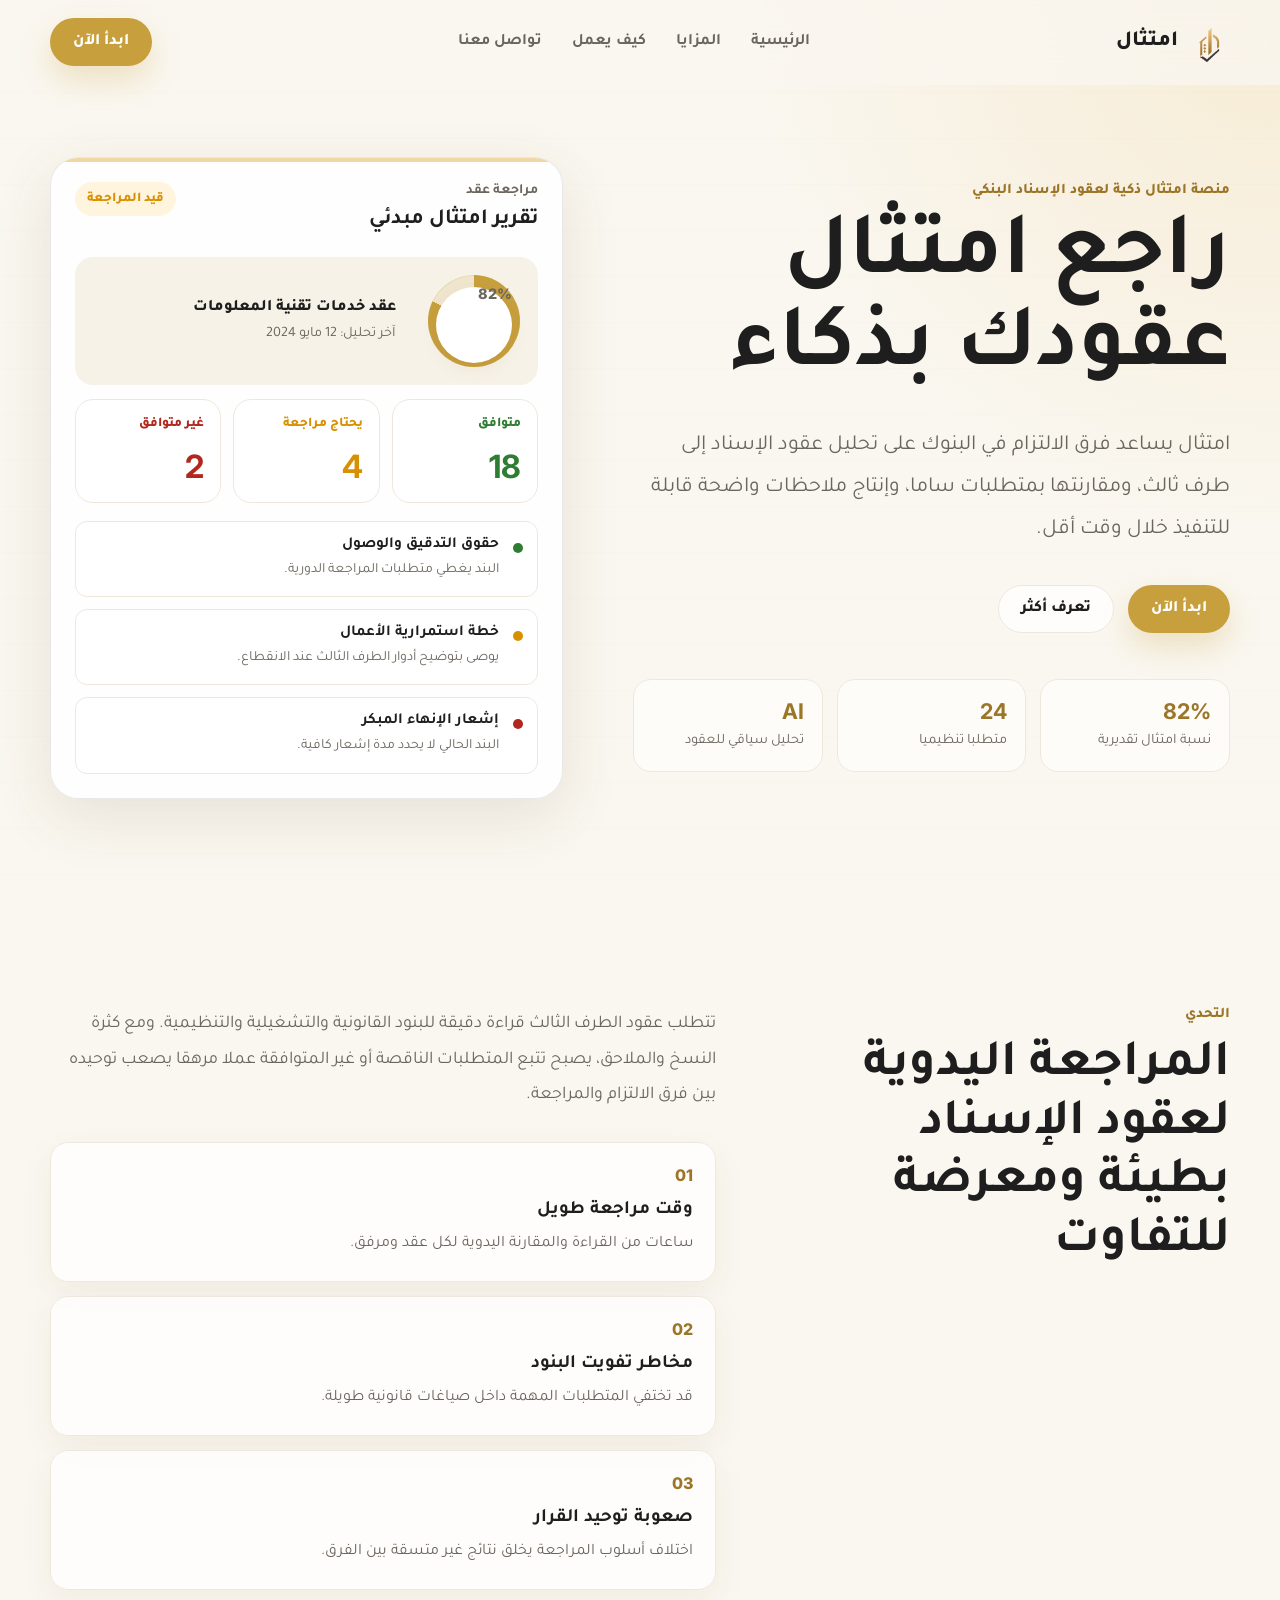
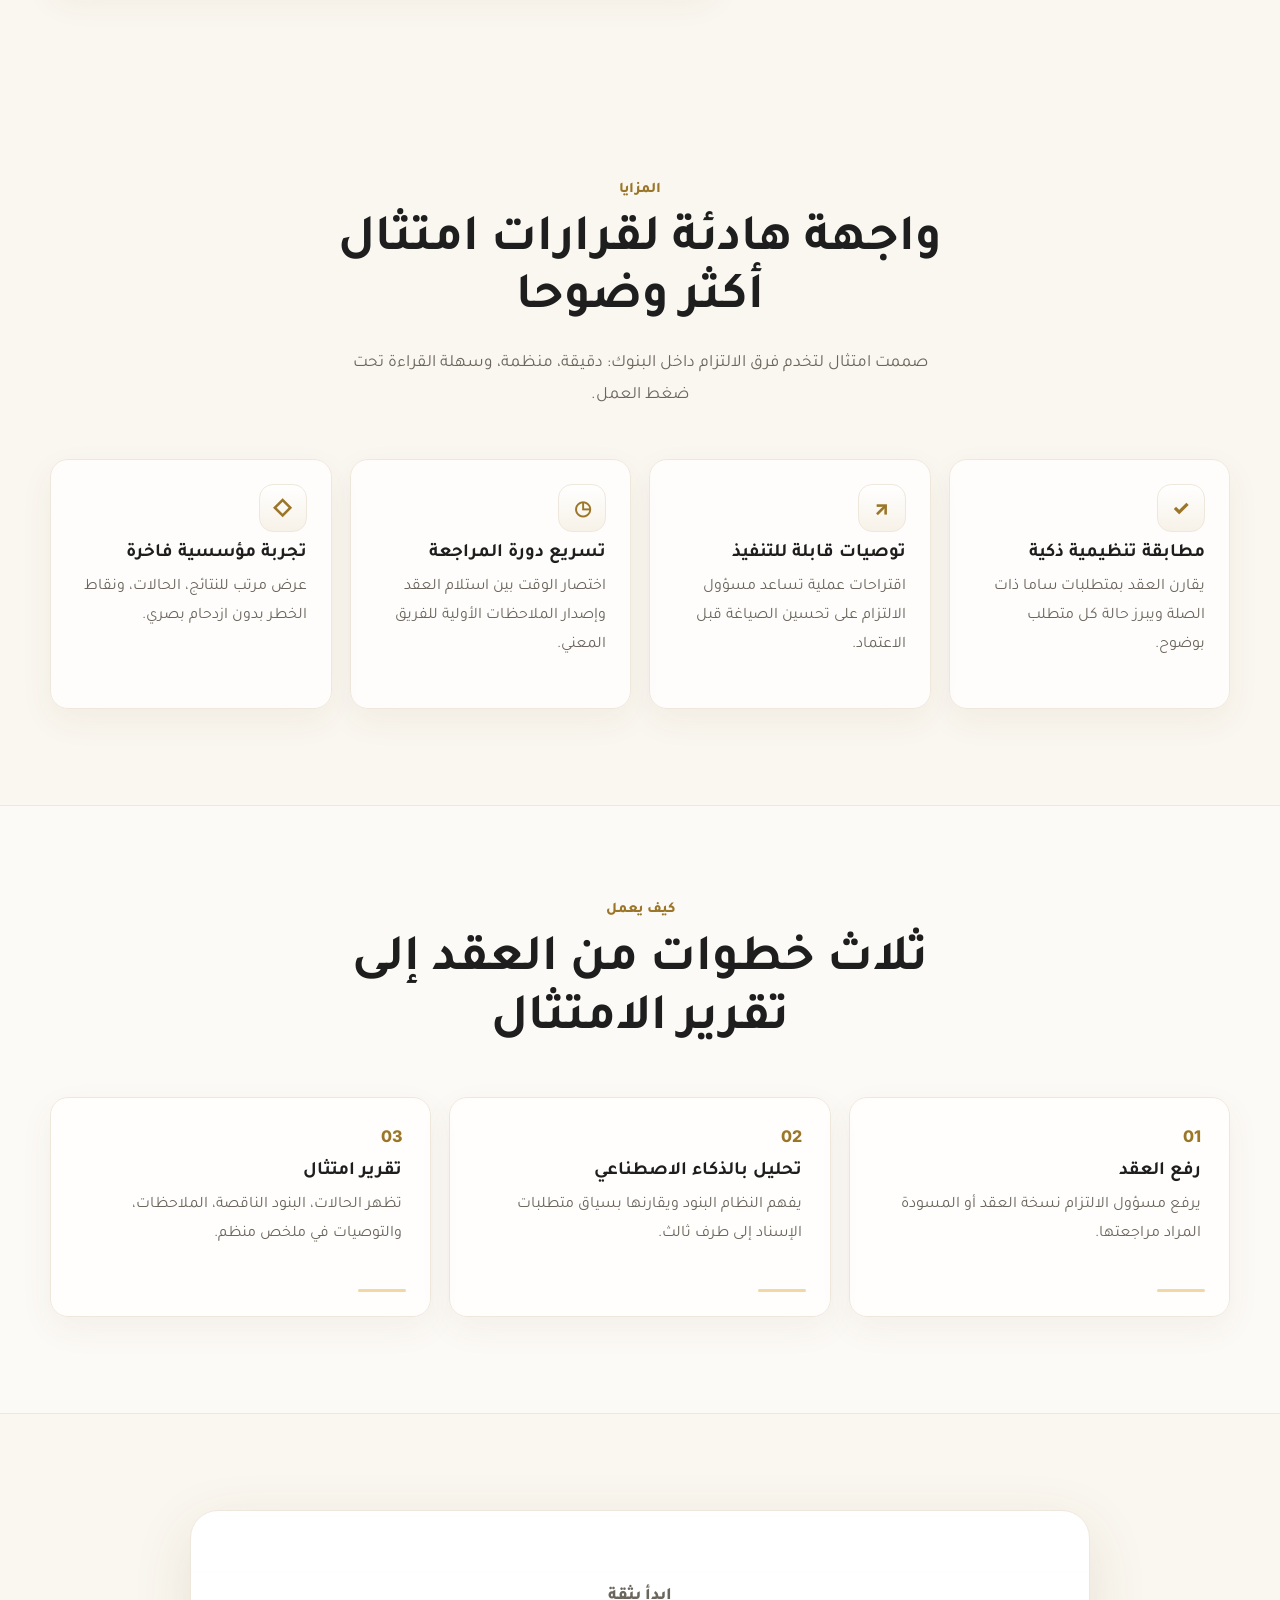
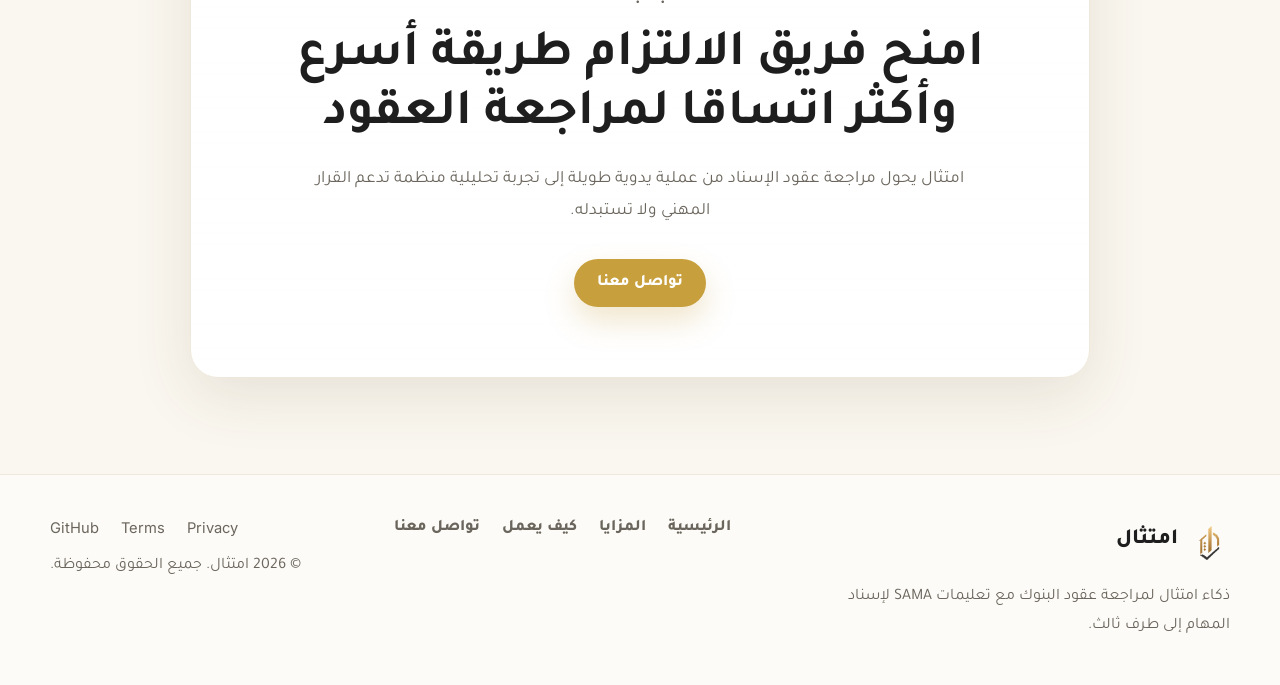
==== frontend/index.html @ c427bfb1 "Frontend" ====
<!DOCTYPE html>
<html lang="ar" dir="rtl">
  <head>
    <meta charset="UTF-8" />
    <meta name="viewport" content="width=device-width, initial-scale=1.0" />
    <meta
      name="description"
      content="امتثال منصة ذكاء اصطناعي لمراجعة عقود الإسناد إلى طرف ثالث وفق متطلبات ساما."
    />
    <title>امتثال | مراجعة امتثال العقود بذكاء</title>
    <link rel="preconnect" href="https://fonts.googleapis.com" />
    <link rel="preconnect" href="https://fonts.gstatic.com" crossorigin />
    <link
      href="https://fonts.googleapis.com/css2?family=Inter:wght@400;500;600;700;800&family=Tajawal:wght@400;500;700;800&display=swap"
      rel="stylesheet"
    />
    <link rel="stylesheet" href="css/variables.css" />
    <link rel="stylesheet" href="css/components.css" />
    <link rel="stylesheet" href="css/style.css" />
  </head>
  <body class="landing-page">
    <header class="site-header" data-header>
      <nav class="navbar container" aria-label="التنقل الرئيسي">
        <a class="brand" href="index.html" aria-label="امتثال">
          <img src="assets/logo.png" alt="" class="brand__mark" />
          <span class="brand__name">امتثال</span>
        </a>

        <button class="nav-toggle" type="button" aria-label="فتح القائمة" aria-expanded="false" data-nav-toggle>
          <span></span>
          <span></span>
          <span></span>
        </button>

        <div class="nav-menu" data-nav-menu>
          <a href="index.html">الرئيسية</a>
          <a href="#features">المزايا</a>
          <a href="#how-it-works">كيف يعمل</a>
          <a href="#contact">تواصل معنا</a>
        </div>

        <a class="btn btn--primary navbar__cta" href="pages/upload.html">ابدأ الآن</a>
      </nav>
    </header>

    <main>
      <section class="hero section" id="home">
        <div class="container hero__grid">
          <div class="hero__content reveal">
            <p class="eyebrow">منصة امتثال ذكية لعقود الإسناد البنكي</p>
            <h1>راجع امتثال عقودك بذكاء</h1>
            <p class="hero__lead">
              امتثال يساعد فرق الالتزام في البنوك على تحليل عقود الإسناد إلى طرف ثالث، ومقارنتها
              بمتطلبات ساما، وإنتاج ملاحظات واضحة قابلة للتنفيذ خلال وقت أقل.
            </p>
            <div class="hero__actions">
              <a class="btn btn--primary" href="pages/upload.html">ابدأ الآن</a>
              <a class="btn btn--secondary" href="#how-it-works">تعرف أكثر</a>
            </div>
            <div class="hero__metrics" aria-label="مؤشرات المنتج">
              <div>
                <strong>82%</strong>
                <span>نسبة امتثال تقديرية</span>
              </div>
              <div>
                <strong>24</strong>
                <span>متطلبا تنظيميا</span>
              </div>
              <div>
                <strong>AI</strong>
                <span>تحليل سياقي للعقود</span>
              </div>
            </div>
          </div>

          <div class="preview-card reveal" aria-label="معاينة لواجهة امتثال">
            <div class="preview-card__top">
              <div>
                <span class="preview-card__label">مراجعة عقد</span>
                <h2>تقرير امتثال مبدئي</h2>
              </div>
              <span class="status-pill status-pill--warning">قيد المراجعة</span>
            </div>

            <div class="score-panel">
              <div class="score-ring" aria-label="نسبة الامتثال 82 بالمئة">
                <span>82%</span>
              </div>
              <div>
                <p>عقد خدمات تقنية المعلومات</p>
                <span>آخر تحليل: 12 مايو 2024</span>
              </div>
            </div>

            <div class="preview-stats">
              <div class="mini-stat mini-stat--success">
                <span>متوافق</span>
                <strong>18</strong>
              </div>
              <div class="mini-stat mini-stat--warning">
                <span>يحتاج مراجعة</span>
                <strong>4</strong>
              </div>
              <div class="mini-stat mini-stat--danger">
                <span>غير متوافق</span>
                <strong>2</strong>
              </div>
            </div>

            <div class="requirement-list">
              <div class="requirement-item">
                <span class="dot dot--success"></span>
                <div>
                  <strong>حقوق التدقيق والوصول</strong>
                  <p>البند يغطي متطلبات المراجعة الدورية.</p>
                </div>
              </div>
              <div class="requirement-item">
                <span class="dot dot--warning"></span>
                <div>
                  <strong>خطة استمرارية الأعمال</strong>
                  <p>يوصى بتوضيح أدوار الطرف الثالث عند الانقطاع.</p>
                </div>
              </div>
              <div class="requirement-item">
                <span class="dot dot--danger"></span>
                <div>
                  <strong>إشعار الإنهاء المبكر</strong>
                  <p>البند الحالي لا يحدد مدة إشعار كافية.</p>
                </div>
              </div>
            </div>
          </div>
        </div>
      </section>

      <section class="section problem" id="problem">
        <div class="container split">
          <div class="section-heading reveal">
            <p class="eyebrow">التحدي</p>
            <h2>المراجعة اليدوية لعقود الإسناد بطيئة ومعرضة للتفاوت</h2>
          </div>
          <div class="problem__content reveal">
            <p>
              تتطلب عقود الطرف الثالث قراءة دقيقة للبنود القانونية والتشغيلية والتنظيمية. ومع كثرة
              النسخ والملاحق، يصبح تتبع المتطلبات الناقصة أو غير المتوافقة عملا مرهقا يصعب توحيده بين
              فرق الالتزام والمراجعة.
            </p>
            <div class="problem-grid">
              <article>
                <span>01</span>
                <h3>وقت مراجعة طويل</h3>
                <p>ساعات من القراءة والمقارنة اليدوية لكل عقد ومرفق.</p>
              </article>
              <article>
                <span>02</span>
                <h3>مخاطر تفويت البنود</h3>
                <p>قد تختفي المتطلبات المهمة داخل صياغات قانونية طويلة.</p>
              </article>
              <article>
                <span>03</span>
                <h3>صعوبة توحيد القرار</h3>
                <p>اختلاف أسلوب المراجعة يخلق نتائج غير متسقة بين الفرق.</p>
              </article>
            </div>
          </div>
        </div>
      </section>

      <section class="section features" id="features">
        <div class="container">
          <div class="section-heading section-heading--center reveal">
            <p class="eyebrow">المزايا</p>
            <h2>واجهة هادئة لقرارات امتثال أكثر وضوحا</h2>
            <p>
              صممت امتثال لتخدم فرق الالتزام داخل البنوك: دقيقة، منظمة، وسهلة القراءة تحت ضغط العمل.
            </p>
          </div>

          <div class="feature-grid">
            <article class="feature-card reveal">
              <div class="icon-box" aria-hidden="true">✓</div>
              <h3>مطابقة تنظيمية ذكية</h3>
              <p>يقارن العقد بمتطلبات ساما ذات الصلة ويبرز حالة كل متطلب بوضوح.</p>
            </article>
            <article class="feature-card reveal">
              <div class="icon-box" aria-hidden="true">↗</div>
              <h3>توصيات قابلة للتنفيذ</h3>
              <p>اقتراحات عملية تساعد مسؤول الالتزام على تحسين الصياغة قبل الاعتماد.</p>
            </article>
            <article class="feature-card reveal">
              <div class="icon-box" aria-hidden="true">◷</div>
              <h3>تسريع دورة المراجعة</h3>
              <p>اختصار الوقت بين استلام العقد وإصدار الملاحظات الأولية للفريق المعني.</p>
            </article>
            <article class="feature-card reveal">
              <div class="icon-box" aria-hidden="true">◇</div>
              <h3>تجربة مؤسسية فاخرة</h3>
              <p>عرض مرتب للنتائج، الحالات، ونقاط الخطر بدون ازدحام بصري.</p>
            </article>
          </div>
        </div>
      </section>

      <section class="section process" id="how-it-works">
        <div class="container">
          <div class="section-heading section-heading--center reveal">
            <p class="eyebrow">كيف يعمل</p>
            <h2>ثلاث خطوات من العقد إلى تقرير الامتثال</h2>
          </div>

          <div class="process-grid">
            <article class="process-step reveal">
              <span class="step-number">01</span>
              <h3>رفع العقد</h3>
              <p>يرفع مسؤول الالتزام نسخة العقد أو المسودة المراد مراجعتها.</p>
            </article>
            <article class="process-step reveal">
              <span class="step-number">02</span>
              <h3>تحليل بالذكاء الاصطناعي</h3>
              <p>يفهم النظام البنود ويقارنها بسياق متطلبات الإسناد إلى طرف ثالث.</p>
            </article>
            <article class="process-step reveal">
              <span class="step-number">03</span>
              <h3>تقرير امتثال</h3>
              <p>تظهر الحالات، البنود الناقصة، الملاحظات، والتوصيات في ملخص منظم.</p>
            </article>
          </div>
        </div>
      </section>

      <section class="section final-cta" id="contact">
        <div class="container">
          <div class="cta-panel reveal">
            <p class="eyebrow">ابدأ بثقة</p>
            <h2>امنح فريق الالتزام طريقة أسرع وأكثر اتساقا لمراجعة العقود</h2>
            <p>
              امتثال يحول مراجعة عقود الإسناد من عملية يدوية طويلة إلى تجربة تحليلية منظمة تدعم القرار
              المهني ولا تستبدله.
            </p>
            <a class="btn btn--primary" href="mailto:hello@emtithal.ai">تواصل معنا</a>
          </div>
        </div>
      </section>
    </main>

    <footer class="site-footer">
      <div class="container footer__inner">
        <div class="footer__brand">
          <a class="brand" href="#" aria-label="امتثال">
            <img src="assets/logo.png" alt="" class="brand__mark" />
            <span class="brand__name">امتثال</span>
          </a>
          <p>ذكاء امتثال لمراجعة عقود البنوك مع تعليمات SAMA لإسناد المهام إلى طرف ثالث.</p>
        </div>

        <nav class="footer__links" aria-label="روابط تذييل الصفحة">
          <a href="index.html">الرئيسية</a>
          <a href="#features">المزايا</a>
          <a href="#how-it-works">كيف يعمل</a>
          <a href="#contact">تواصل معنا</a>
        </nav>

        <div class="footer__meta">
          <div class="footer__secondary">
            <a href="#">Privacy</a>
            <a href="#">Terms</a>
            <a href="#">GitHub</a>
          </div>
          <span>© 2026 امتثال. جميع الحقوق محفوظة.</span>
        </div>
      </div>
    </footer>

    <script src="js/animations.js"></script>
    <script src="js/main.js"></script>
  </body>
</html>
---- frontend/css/variables.css ----
:root {
  --primary: #C89F3D;
  --primary-dark: #9B7628;
  --primary-light: #F1D7A3;
  --background: #FAF7F0;
  --surface: #FFFFFF;
  --text: #1E1E1E;
  --text-muted: #6B665D;
  --border: #E6E6E6;
  --soft-border: #EEE7DB;
  --muted-surface: #F7F2E8;
  --success: #2E7D32;
  --warning: #D99000;
  --danger: #B3261E;
  --success-soft: #EEF7EA;
  --warning-soft: #FFF5DE;
  --danger-soft: #FCEBE9;
  --dark-surface: #171717;
  --surface-42: rgba(255, 255, 255, .42);
  --surface-45: rgba(255, 255, 255, .45);
  --surface-58: rgba(255, 255, 255, .58);
  --surface-70: rgba(255, 255, 255, .7);
  --surface-72: rgba(255, 255, 255, .72);
  --surface-74: rgba(255, 255, 255, .74);
  --surface-78: rgba(255, 255, 255, .78);
  --surface-88: rgba(255, 255, 255, .88);
  --surface-94: rgba(255, 255, 255, .94);
  --surface-96: rgba(255, 255, 255, .96);
  --background-glass: rgba(250, 247, 240, .78);
  --primary-glow: rgba(241, 215, 163, .36);
  --primary-ring-track: rgba(200, 159, 61, .16);
  --primary-shadow: rgba(200, 159, 61, .26);
  --border-glass: rgba(230, 230, 230, .9);
  --grid-line: rgba(30, 30, 30, .025);
  --header-shadow: rgba(51, 41, 19, .06);
  --card-shadow: rgba(99, 76, 30, .06);
  --radius: 18px;
  --radius-sm: 12px;
  --radius-lg: 28px;
  --shadow: 0 10px 30px rgba(0, 0, 0, .08);
  --shadow-soft: 0 18px 60px rgba(99, 76, 30, .12);
  --container: 1180px;
  --section: 112px;
  --section-padding: 96px;
  --font-ar: "Tajawal", "Cairo", sans-serif;
  --font-en: "Inter", sans-serif;
  --ease: cubic-bezier(.2, .8, .2, 1);
}
---- frontend/css/components.css ----
.container {
  width: min(100% - 40px, var(--container));
  margin-inline: auto;
}

.section {
  padding-block: var(--section);
}

.eyebrow {
  margin: 0 0 14px;
  color: var(--primary-dark);
  font-size: .92rem;
  font-weight: 800;
  letter-spacing: 0;
}

.btn {
  display: inline-flex;
  align-items: center;
  justify-content: center;
  min-height: 48px;
  padding: 0 22px;
  border: 1px solid transparent;
  border-radius: 999px;
  font-weight: 800;
  text-decoration: none;
  transition: transform .25s var(--ease), box-shadow .25s var(--ease), background .25s var(--ease);
  white-space: nowrap;
}

.btn:hover {
  transform: translateY(-2px);
}

.btn:disabled,
.btn[disabled] {
  cursor: not-allowed;
  opacity: .52;
  transform: none;
  box-shadow: none;
}

.btn--primary {
  color: var(--surface);
  background: var(--primary);
  box-shadow: 0 14px 30px var(--primary-shadow);
}

.btn--primary:hover {
  background: var(--primary-dark);
}

.btn--secondary {
  color: var(--text);
  background: var(--surface-70);
  border-color: var(--soft-border);
}

.section-heading {
  max-width: 620px;
}

.section-heading--center {
  margin-inline: auto;
  text-align: center;
}

.section-heading h2,
.cta-panel h2 {
  margin: 0;
  color: var(--text);
  font-size: clamp(2rem, 4vw, 3.4rem);
  line-height: 1.15;
  letter-spacing: 0;
}

.section-heading p:not(.eyebrow),
.cta-panel p {
  color: var(--text-muted);
  font-size: 1.08rem;
  line-height: 1.9;
}

.status-pill {
  display: inline-flex;
  align-items: center;
  min-height: 34px;
  padding: 0 12px;
  border-radius: 999px;
  font-size: .84rem;
  font-weight: 800;
}

.status-pill--warning {
  color: var(--warning);
  background: var(--warning-soft);
}

.status-pill--success {
  color: var(--success);
  background: var(--success-soft);
}

.status-pill--danger {
  color: var(--danger);
  background: var(--danger-soft);
}

.icon-box {
  display: grid;
  place-items: center;
  width: 48px;
  height: 48px;
  border: 1px solid var(--soft-border);
  border-radius: 14px;
  color: var(--primary-dark);
  background: linear-gradient(180deg, var(--surface), var(--muted-surface));
  font-family: var(--font-en);
  font-size: 1.25rem;
  font-weight: 800;
}

.reveal {
  opacity: 0;
  transform: translateY(18px);
  transition: opacity .7s var(--ease), transform .7s var(--ease);
}

.reveal.is-visible {
  opacity: 1;
  transform: translateY(0);
}
---- frontend/css/style.css ----
* {
  box-sizing: border-box;
}

html {
  scroll-behavior: smooth;
}

body {
  margin: 0;
  color: var(--text);
  background:
    radial-gradient(circle at top right, var(--primary-glow), transparent 34rem),
    var(--background);
  font-family: var(--font-ar);
  text-rendering: optimizeLegibility;
}

body::before {
  content: "";
  position: fixed;
  inset: 0;
  pointer-events: none;
  background-image: linear-gradient(var(--grid-line) 1px, transparent 1px);
  background-size: 100% 46px;
  opacity: .34;
  z-index: -1;
}

img {
  max-width: 100%;
  display: block;
}

a {
  color: inherit;
}

.site-header {
  position: sticky;
  top: 0;
  z-index: 20;
  background: var(--background-glass);
  border-bottom: 1px solid transparent;
  backdrop-filter: blur(18px);
  transition: border-color .25s var(--ease), box-shadow .25s var(--ease);
}

.site-header.is-scrolled {
  border-color: var(--soft-border);
  box-shadow: 0 12px 34px var(--header-shadow);
}

.navbar {
  display: grid;
  grid-template-columns: auto 1fr auto;
  align-items: center;
  min-height: 84px;
  gap: 28px;
}

.brand {
  display: inline-flex;
  align-items: center;
  gap: 10px;
  text-decoration: none;
}

.brand__mark {
  width: 42px;
  height: 42px;
  object-fit: contain;
}

.brand__name {
  font-size: 1.35rem;
  font-weight: 800;
}

.nav-menu {
  justify-self: center;
  display: flex;
  align-items: center;
  gap: 30px;
  color: var(--text-muted);
  font-weight: 700;
}

.nav-menu a {
  text-decoration: none;
  transition: color .2s var(--ease);
}

.nav-menu a:hover {
  color: var(--primary-dark);
}

.nav-toggle {
  display: none;
  width: 44px;
  height: 44px;
  border: 1px solid var(--soft-border);
  border-radius: 999px;
  background: var(--surface);
}

.nav-toggle span {
  display: block;
  width: 18px;
  height: 2px;
  margin: 4px auto;
  background: var(--text);
  border-radius: 999px;
}

.hero {
  padding-top: 72px;
}

.hero__grid {
  display: grid;
  grid-template-columns: minmax(0, 1fr) minmax(360px, .86fr);
  align-items: center;
  gap: 70px;
}

.hero h1 {
  max-width: 720px;
  margin: 0;
  font-size: clamp(3rem, 7vw, 6.2rem);
  line-height: 1.02;
  letter-spacing: 0;
}

.hero__lead {
  max-width: 650px;
  margin: 28px 0 0;
  color: var(--text-muted);
  font-size: clamp(1.12rem, 2vw, 1.35rem);
  line-height: 1.95;
}

.hero__actions {
  display: flex;
  flex-wrap: wrap;
  gap: 14px;
  margin-top: 34px;
}

.hero__metrics {
  display: grid;
  grid-template-columns: repeat(3, minmax(0, 1fr));
  gap: 14px;
  margin-top: 46px;
  max-width: 640px;
}

.hero__metrics div {
  padding: 18px;
  border: 1px solid var(--soft-border);
  border-radius: var(--radius);
  background: var(--surface-58);
}

.hero__metrics strong {
  display: block;
  color: var(--primary-dark);
  font-family: var(--font-en);
  font-size: 1.35rem;
}

.hero__metrics span {
  display: block;
  margin-top: 6px;
  color: var(--text-muted);
  font-size: .9rem;
  line-height: 1.6;
}

.preview-card {
  position: relative;
  padding: 24px;
  border: 1px solid var(--border-glass);
  border-radius: var(--radius-lg);
  background: var(--surface-88);
  box-shadow: var(--shadow-soft);
  overflow: hidden;
}

.preview-card::before {
  content: "";
  position: absolute;
  inset: 0;
  border-top: 4px solid var(--primary-light);
  pointer-events: none;
}

.preview-card__top {
  display: flex;
  justify-content: space-between;
  align-items: flex-start;
  gap: 18px;
}

.preview-card__label {
  color: var(--text-muted);
  font-size: .88rem;
  font-weight: 700;
}

.preview-card h2 {
  margin: 6px 0 0;
  font-size: 1.35rem;
}

.score-panel {
  display: grid;
  grid-template-columns: 106px 1fr;
  align-items: center;
  gap: 18px;
  margin-top: 24px;
  padding: 18px;
  border-radius: var(--radius);
  background: var(--muted-surface);
}

.score-ring {
  display: flex;
  align-items: center;
  justify-content: center;
  width: 92px;
  height: 92px;
  padding: 8px;
  border-radius: 50%;
  background: conic-gradient(var(--primary) 0 82%, var(--primary-ring-track) 82% 100%);
  box-shadow: inset 0 0 0 1px var(--primary-ring-track);
}

.score-ring span {
  display: flex;
  align-items: center;
  justify-content: center;
  width: 100%;
  height: 100%;
  border-radius: 50%;
  background: var(--surface);
  font-family: var(--font-en);
  font-weight: 800;
  font-size: 1.2rem;
  line-height: 1;
  box-shadow: 0 8px 18px var(--card-shadow);
}

.score-panel p {
  margin: 0;
  font-weight: 800;
}

.score-panel span {
  display: block;
  margin-top: 8px;
  color: var(--text-muted);
  font-size: .9rem;
}

.preview-stats {
  display: grid;
  grid-template-columns: repeat(3, 1fr);
  gap: 12px;
  margin-top: 14px;
}

.mini-stat {
  min-height: 104px;
  padding: 16px;
  border: 1px solid var(--soft-border);
  border-radius: var(--radius);
  background: var(--surface);
}

.mini-stat span {
  display: block;
  font-size: .84rem;
  font-weight: 800;
}

.mini-stat strong {
  display: block;
  margin-top: 14px;
  font-family: var(--font-en);
  font-size: 2rem;
}

.mini-stat--success span,
.mini-stat--success strong {
  color: var(--success);
}

.mini-stat--warning span,
.mini-stat--warning strong {
  color: var(--warning);
}

.mini-stat--danger span,
.mini-stat--danger strong {
  color: var(--danger);
}

.requirement-list {
  display: grid;
  gap: 12px;
  margin-top: 18px;
}

.requirement-item {
  display: grid;
  grid-template-columns: 12px 1fr;
  gap: 12px;
  padding: 14px;
  border: 1px solid var(--soft-border);
  border-radius: var(--radius-sm);
  background: var(--surface-72);
}

.dot {
  width: 10px;
  height: 10px;
  margin-top: 7px;
  border-radius: 50%;
}

.dot--success {
  background: var(--success);
}

.dot--warning {
  background: var(--warning);
}

.dot--danger {
  background: var(--danger);
}

.requirement-item strong {
  display: block;
  font-size: .96rem;
}

.requirement-item p {
  margin: 5px 0 0;
  color: var(--text-muted);
  font-size: .88rem;
  line-height: 1.65;
}

.split {
  display: grid;
  grid-template-columns: .8fr 1.2fr;
  gap: 70px;
}

.problem__content > p {
  margin-top: 0;
  color: var(--text-muted);
  font-size: 1.12rem;
  line-height: 2;
}

.problem-grid {
  display: grid;
  gap: 14px;
  margin-top: 28px;
}

.problem-grid article,
.feature-card,
.process-step {
  border: 1px solid var(--soft-border);
  border-radius: var(--radius);
  background: var(--surface-74);
  box-shadow: 0 12px 34px var(--card-shadow);
}

.problem-grid article {
  padding: 22px;
}

.problem-grid span,
.step-number {
  color: var(--primary-dark);
  font-family: var(--font-en);
  font-weight: 800;
}

.problem-grid h3,
.feature-card h3,
.process-step h3 {
  margin: 10px 0 8px;
  font-size: 1.18rem;
}

.problem-grid p,
.feature-card p,
.process-step p {
  margin: 0;
  color: var(--text-muted);
  line-height: 1.8;
}

.feature-grid {
  display: grid;
  grid-template-columns: repeat(4, 1fr);
  gap: 18px;
  margin-top: 46px;
}

.feature-card {
  min-height: 250px;
  padding: 24px;
  transition: transform .25s var(--ease), box-shadow .25s var(--ease);
}

.feature-card:hover {
  transform: translateY(-6px);
  box-shadow: var(--shadow);
}

.process {
  background: var(--surface-42);
  border-block: 1px solid var(--soft-border);
}

.process-grid {
  display: grid;
  grid-template-columns: repeat(3, 1fr);
  gap: 18px;
  margin-top: 46px;
  counter-reset: process;
}

.process-step {
  position: relative;
  min-height: 220px;
  padding: 28px;
  overflow: hidden;
}

.process-step::after {
  content: "";
  position: absolute;
  inset-inline-start: 24px;
  bottom: 24px;
  width: 48px;
  height: 3px;
  border-radius: 999px;
  background: var(--primary-light);
}

.final-cta {
  padding-bottom: 96px;
}

.landing-page .problem,
.landing-page .features,
.landing-page .process,
.landing-page .final-cta {
  padding-block: var(--section-padding);
}

.cta-panel {
  max-width: 900px;
  margin-inline: auto;
  padding: clamp(32px, 6vw, 70px);
  text-align: center;
  border: 1px solid var(--soft-border);
  border-radius: var(--radius-lg);
  background:
    linear-gradient(180deg, var(--surface-94), var(--surface-78)),
    var(--surface);
  box-shadow: var(--shadow-soft);
}

.cta-panel p:not(.eyebrow) {
  max-width: 680px;
  margin: 18px auto 30px;
}

.site-footer {
  padding: 44px 0;
  border-top: 1px solid var(--soft-border);
  background: var(--surface-45);
}

.footer__inner {
  display: grid;
  grid-template-columns: minmax(260px, 1.2fr) auto minmax(220px, .8fr);
  align-items: start;
  gap: 34px;
  color: var(--text-muted);
}

.footer__brand p {
  max-width: 390px;
  margin: 14px 0 0;
  line-height: 1.8;
}

.footer__links,
.footer__secondary {
  display: flex;
  flex-wrap: wrap;
  gap: 14px 22px;
}

.footer__links {
  justify-content: center;
  font-weight: 800;
}

.footer__secondary {
  justify-content: flex-end;
  font-family: var(--font-en);
  font-size: .92rem;
}

.footer__links a,
.footer__secondary a {
  text-decoration: none;
  transition: color .2s var(--ease);
}

.footer__links a:hover,
.footer__secondary a:hover {
  color: var(--primary-dark);
}

.footer__meta {
  display: grid;
  gap: 16px;
  justify-items: end;
}

.footer__meta span {
  margin: 0;
  line-height: 1.7;
}

.footer__inner .brand {
  color: var(--text);
}

.upload-page {
  padding-top: 72px;
}

.page-header {
  max-width: 760px;
  margin: 0 auto 42px;
  text-align: center;
}

.page-header h1 {
  margin: 0;
  font-size: clamp(2.8rem, 6vw, 5.2rem);
  line-height: 1.08;
  letter-spacing: 0;
}

.page-header p:not(.eyebrow) {
  max-width: 720px;
  margin: 22px auto 0;
  color: var(--text-muted);
  font-size: clamp(1.08rem, 2vw, 1.28rem);
  line-height: 1.95;
}

.upload-flow {
  display: grid;
  justify-items: center;
  gap: 24px;
}

.upload-panel {
  width: min(100%, 920px);
  border: 1px solid var(--border-glass);
  border-radius: var(--radius-lg);
  background: var(--surface-88);
  box-shadow: var(--shadow-soft);
  padding: clamp(18px, 3vw, 32px);
}

.upload-card {
  position: relative;
}

.upload-input {
  position: absolute;
  inline-size: 1px;
  block-size: 1px;
  opacity: 0;
  pointer-events: none;
}

.drop-zone {
  display: grid;
  place-items: center;
  min-height: clamp(420px, 58vh, 560px);
  padding: clamp(28px, 5vw, 54px);
  text-align: center;
  border: 1px dashed var(--primary-light);
  border-radius: var(--radius-lg);
  background:
    linear-gradient(180deg, var(--surface-94), var(--surface-70)),
    var(--surface);
  transition: border-color .25s var(--ease), box-shadow .25s var(--ease), transform .25s var(--ease), background .25s var(--ease);
  cursor: pointer;
}

.upload-card.has-file .drop-zone {
  display: none;
}

.upload-card.is-dragging .drop-zone {
  border-color: var(--primary);
  background: var(--warning-soft);
  box-shadow: inset 0 0 0 1px var(--primary-light), var(--shadow);
  transform: translateY(-2px);
}

.upload-icon,
.file-preview__icon {
  display: grid;
  place-items: center;
  width: 76px;
  height: 76px;
  border: 1px solid var(--soft-border);
  border-radius: 22px;
  color: var(--primary-dark);
  background: var(--surface);
  box-shadow: 0 14px 34px var(--card-shadow);
}

.upload-icon svg,
.file-preview__icon svg {
  width: 32px;
  height: 32px;
  fill: none;
  stroke: currentColor;
  stroke-width: 1.8;
  stroke-linecap: round;
  stroke-linejoin: round;
}

.drop-zone strong {
  margin-top: 22px;
  font-size: clamp(1.7rem, 3vw, 2.45rem);
}

.drop-zone span,
.drop-zone small {
  color: var(--text-muted);
  line-height: 1.7;
}

.drop-zone small {
  margin-top: 8px;
  font-family: var(--font-en);
  font-size: .9rem;
  font-weight: 700;
}

.file-preview {
  display: grid;
  grid-template-columns: auto 1fr auto auto;
  align-items: center;
  gap: 16px;
  margin-top: 18px;
  padding: 16px;
  border: 1px solid var(--soft-border);
  border-radius: var(--radius);
  background: var(--surface);
}

.file-preview--large {
  grid-template-columns: auto minmax(0, 1fr) auto;
  min-height: clamp(420px, 58vh, 560px);
  margin-top: 0;
  padding: clamp(24px, 5vw, 56px);
  border-style: dashed;
  border-color: var(--primary-light);
  border-radius: var(--radius-lg);
  background:
    linear-gradient(180deg, var(--surface-94), var(--surface-70)),
    var(--surface);
}

.file-preview[hidden],
.processing-overlay[hidden] {
  display: none;
}

.file-preview__meta {
  min-width: 0;
}

.file-preview__meta strong,
.file-preview__meta span {
  display: block;
}

.file-preview__meta strong {
  max-width: 520px;
  overflow: hidden;
  text-overflow: ellipsis;
  white-space: nowrap;
  font-size: clamp(1.25rem, 2vw, 1.8rem);
}

.file-preview__meta span {
  margin-top: 6px;
  color: var(--text-muted);
  font-family: var(--font-en);
  font-size: .9rem;
}

.remove-file {
  min-height: 38px;
  padding: 0 14px;
  border: 1px solid var(--soft-border);
  border-radius: 999px;
  color: var(--danger);
  background: var(--surface);
  font-family: var(--font-ar);
  font-weight: 800;
  cursor: pointer;
}

.file-preview--large .remove-file {
  grid-column: 3;
}

.upload-submit {
  min-width: 220px;
  min-height: 54px;
}

.contract-form-card {
  padding: clamp(22px, 3vw, 30px);
}

.contract-form-card h2 {
  margin: 0;
  font-size: 1.55rem;
}

.contract-form-card > p {
  margin: 10px 0 24px;
  color: var(--text-muted);
  line-height: 1.8;
}

.contract-form {
  display: grid;
  gap: 18px;
}

.contract-form label {
  display: grid;
  gap: 8px;
}

.contract-form span {
  font-weight: 800;
}

.contract-form input,
.contract-form select {
  width: 100%;
  min-height: 50px;
  padding: 0 14px;
  border: 1px solid var(--soft-border);
  border-radius: var(--radius-sm);
  color: var(--text);
  background: var(--surface);
  font-family: var(--font-ar);
  font-size: 1rem;
  outline: none;
  transition: border-color .2s var(--ease), box-shadow .2s var(--ease);
}

.contract-form input:focus,
.contract-form select:focus {
  border-color: var(--primary);
  box-shadow: 0 0 0 4px var(--primary-ring-track);
}

.form-actions {
  display: flex;
  flex-wrap: wrap;
  gap: 12px;
  margin-top: 10px;
}

.processing-overlay {
  position: fixed;
  inset: 0;
  z-index: 60;
  display: grid;
  place-items: center;
  padding: 24px;
  background: var(--background-glass);
  backdrop-filter: blur(22px);
}

.processing-modal {
  width: min(100%, 680px);
  padding: clamp(26px, 5vw, 46px);
  border: 1px solid var(--border-glass);
  border-radius: var(--radius-lg);
  background:
    linear-gradient(180deg, var(--surface-96), var(--surface-88)),
    var(--surface);
  box-shadow: var(--shadow-soft);
}

.processing-orbit {
  position: relative;
  width: 72px;
  height: 72px;
  margin: 0 auto 24px;
  border: 1px solid var(--primary-light);
  border-radius: 50%;
  background: var(--surface);
}

.processing-orbit::before {
  content: "";
  position: absolute;
  inset: 13px;
  border-radius: 50%;
  background: var(--muted-surface);
}

.processing-orbit span {
  position: absolute;
  inset: -1px;
  border-radius: inherit;
  border: 3px solid transparent;
  border-top-color: var(--primary);
  animation: spin 1s linear infinite;
}

.processing-panel__head {
  display: flex;
  justify-content: space-between;
  align-items: flex-start;
  gap: 20px;
}

.processing-panel h2 {
  margin: 6px 0 0;
  font-size: 1.35rem;
}

.processing-modal h2 {
  margin: 6px 0 0;
  font-size: clamp(1.45rem, 3vw, 2rem);
}

.processing-panel__head strong {
  color: var(--primary-dark);
  font-family: var(--font-en);
  font-size: 1.4rem;
}

.progress-track {
  height: 10px;
  margin-top: 22px;
  overflow: hidden;
  border-radius: 999px;
  background: var(--surface);
}

.progress-track span {
  display: block;
  width: 0;
  height: 100%;
  border-radius: inherit;
  background: var(--primary);
  transition: width .35s var(--ease);
}

.processing-steps {
  display: grid;
  gap: 12px;
  margin: 22px 0 0;
  padding: 0;
  list-style: none;
}

.processing-steps li {
  position: relative;
  padding: 12px 42px 12px 14px;
  border: 1px solid var(--soft-border);
  border-radius: var(--radius-sm);
  color: var(--text-muted);
  background: var(--surface-70);
  font-weight: 800;
}

.processing-steps li::before {
  content: "";
  position: absolute;
  top: 50%;
  inset-inline-start: 14px;
  width: 12px;
  height: 12px;
  border-radius: 50%;
  border: 2px solid var(--primary-light);
  transform: translateY(-50%);
}

.processing-steps li.is-active {
  color: var(--primary-dark);
  background: var(--warning-soft);
}

.processing-steps li.is-complete {
  color: var(--success);
  background: var(--success-soft);
}

.processing-steps li.is-complete::before {
  content: "✓";
  display: grid;
  place-items: center;
  border-color: var(--success);
  background: var(--success);
  color: var(--surface);
  font-family: var(--font-en);
  font-size: .62rem;
  font-weight: 800;
}

@keyframes spin {
  to {
    transform: rotate(360deg);
  }
}

.placeholder-page {
  display: grid;
  min-height: 100vh;
  place-items: center;
  padding-block: 40px;
}

.placeholder-page h1 {
  margin: 0;
  font-size: clamp(2.4rem, 5vw, 4rem);
}

.report-page {
  padding-bottom: 90px;
}

.report-hero {
  padding-top: 72px;
  padding-bottom: 50px;
}

.report-hero__grid {
  display: grid;
  grid-template-columns: 1fr auto;
  align-items: end;
  gap: 28px;
}

.report-hero .page-header {
  margin: 0;
  text-align: start;
}

.report-hero .page-header p:not(.eyebrow) {
  margin-inline: 0;
}

.report-actions {
  display: flex;
  flex-wrap: wrap;
  gap: 12px;
  justify-content: flex-end;
}

.report-content {
  scroll-margin-top: 110px;
}

.summary-grid {
  display: grid;
  grid-template-columns: 1.35fr repeat(3, 1fr);
  gap: 16px;
}

.score-card,
.report-card {
  border: 1px solid var(--border-glass);
  border-radius: var(--radius-lg);
  background: var(--surface-88);
  box-shadow: var(--shadow-soft);
}

.score-card {
  min-height: 170px;
  padding: 24px;
}

.score-card span,
.score-card p {
  color: var(--text-muted);
  font-weight: 800;
}

.score-card strong {
  display: block;
  margin-top: 18px;
  font-family: var(--font-en);
  font-size: clamp(2.25rem, 4vw, 3.5rem);
  line-height: 1;
}

.score-card p {
  margin: 16px 0 0;
  line-height: 1.7;
}

.score-card--main {
  background:
    linear-gradient(180deg, var(--surface-94), var(--surface-78)),
    var(--surface);
}

.score-card--main strong,
.score-card--warning strong {
  color: var(--primary-dark);
}

.score-card--success strong {
  color: var(--success);
}

.score-card--danger strong {
  color: var(--danger);
}

.report-card {
  margin-top: 18px;
  padding: clamp(22px, 3vw, 32px);
}

.report-section-head {
  display: flex;
  justify-content: space-between;
  align-items: flex-start;
  gap: 20px;
  margin-bottom: 24px;
}

.report-section-head h2,
.recommendations-card h2 {
  margin: 0;
  font-size: clamp(1.55rem, 3vw, 2.2rem);
}

.contract-info-list {
  display: grid;
  grid-template-columns: repeat(5, 1fr);
  gap: 12px;
  margin: 0;
}

.contract-info-list div {
  padding: 16px;
  border: 1px solid var(--soft-border);
  border-radius: var(--radius);
  background: var(--surface-70);
}

.contract-info-list dt {
  color: var(--text-muted);
  font-size: .9rem;
  font-weight: 800;
}

.contract-info-list dd {
  margin: 10px 0 0;
  color: var(--text);
  font-weight: 800;
  line-height: 1.6;
}

.findings-list {
  display: grid;
  gap: 14px;
}

.finding-item {
  padding: 20px;
  border: 1px solid var(--soft-border);
  border-radius: var(--radius);
  background: var(--surface-70);
}

.finding-item__top {
  display: flex;
  justify-content: space-between;
  align-items: flex-start;
  gap: 18px;
}

.article-number {
  color: var(--primary-dark);
  font-family: var(--font-en);
  font-size: .9rem;
  font-weight: 800;
}

.finding-item h3 {
  margin: 8px 0 0;
  font-size: 1.22rem;
}

.finding-item__body {
  display: grid;
  grid-template-columns: .9fr 1.1fr;
  gap: 14px;
  margin-top: 18px;
}

.finding-item__body div {
  padding: 16px;
  border-radius: var(--radius-sm);
  background: var(--surface);
}

.finding-item h4 {
  margin: 0 0 8px;
  color: var(--text-muted);
  font-family: var(--font-en);
  font-size: .82rem;
  text-transform: uppercase;
}

.finding-item p,
.recommendations-card p {
  margin: 0;
  color: var(--text-muted);
  line-height: 1.9;
}

.recommendations-card {
  border-color: var(--primary-light);
  background:
    linear-gradient(180deg, var(--surface-94), var(--surface-78)),
    var(--surface);
}

.recommendations-card p:not(.eyebrow) {
  max-width: 900px;
  margin-top: 14px;
  font-size: 1.08rem;
}

.contract-modal {
  position: fixed;
  inset: 0;
  z-index: 70;
  display: grid;
  place-items: center;
  padding: 24px;
  background: var(--background-glass);
  backdrop-filter: blur(20px);
}

.contract-modal[hidden] {
  display: none;
}

.contract-modal__panel {
  position: relative;
  width: min(100%, 560px);
  padding: clamp(28px, 5vw, 44px);
  border: 1px solid var(--border-glass);
  border-radius: var(--radius-lg);
  background:
    linear-gradient(180deg, var(--surface-96), var(--surface-88)),
    var(--surface);
  box-shadow: var(--shadow-soft);
}

.contract-modal__panel h2 {
  margin: 0;
  font-size: clamp(1.65rem, 4vw, 2.35rem);
}

.contract-modal__panel p:not(.eyebrow) {
  margin: 14px 0 26px;
  color: var(--text-muted);
  font-size: 1.08rem;
  line-height: 1.9;
}

.contract-modal__close {
  position: absolute;
  top: 18px;
  inset-inline-end: 18px;
  display: grid;
  place-items: center;
  width: 38px;
  height: 38px;
  border: 1px solid var(--soft-border);
  border-radius: 999px;
  color: var(--text-muted);
  background: var(--surface);
  font-size: 1.4rem;
  line-height: 1;
  cursor: pointer;
}

.has-modal {
  overflow: hidden;
}

@media (max-width: 980px) {
  :root {
    --section: 84px;
    --section-padding: 84px;
  }

  .navbar {
    grid-template-columns: auto auto;
    justify-content: space-between;
  }

  .nav-toggle {
    display: block;
  }

  .navbar__cta {
    display: none;
  }

  .nav-menu {
    position: absolute;
    top: 74px;
    inset-inline: 20px;
    display: grid;
    justify-items: start;
    gap: 18px;
    padding: 20px;
    border: 1px solid var(--soft-border);
    border-radius: var(--radius);
    background: var(--surface-96);
    box-shadow: var(--shadow);
    transform: translateY(-8px);
    opacity: 0;
    pointer-events: none;
    transition: opacity .25s var(--ease), transform .25s var(--ease);
  }

  .nav-menu.is-open {
    opacity: 1;
    transform: translateY(0);
    pointer-events: auto;
  }

  .hero__grid,
  .split {
    grid-template-columns: 1fr;
    gap: 46px;
  }

  .feature-grid,
  .process-grid,
  .summary-grid {
    grid-template-columns: repeat(2, 1fr);
  }

  .report-hero__grid,
  .contract-info-list {
    grid-template-columns: 1fr;
  }

  .report-actions {
    justify-content: flex-start;
  }

  .footer__inner {
    grid-template-columns: 1fr;
    justify-items: center;
    text-align: center;
  }

  .footer__brand p {
    margin-inline: auto;
  }

  .footer__links,
  .footer__secondary {
    justify-content: center;
  }

  .footer__meta {
    justify-items: center;
  }
}

@media (max-width: 640px) {
  .container {
    width: min(100% - 28px, var(--container));
  }

  :root {
    --section-padding: 72px;
  }

  .hero {
    padding-top: 52px;
  }

  .hero__metrics,
  .preview-stats,
  .feature-grid,
  .process-grid,
  .summary-grid,
  .finding-item__body {
    grid-template-columns: 1fr;
  }

  .hero__actions .btn,
  .form-actions .btn,
  .report-actions .btn {
    width: 100%;
  }

  .drop-zone,
  .file-preview--large {
    min-height: 300px;
    padding: 24px;
  }

  .file-preview,
  .file-preview--large {
    grid-template-columns: auto 1fr;
  }

  .file-preview .status-pill,
  .remove-file,
  .file-preview--large .remove-file {
    grid-column: 1 / -1;
    justify-self: start;
  }

  .upload-submit {
    width: 100%;
  }

  .preview-card {
    padding: 18px;
    border-radius: 22px;
  }

  .preview-card__top,
  .score-panel {
    grid-template-columns: 1fr;
  }

  .preview-card__top {
    display: grid;
  }

  .score-panel {
    justify-items: start;
  }

  .section-heading h2,
  .cta-panel h2 {
    font-size: 2rem;
  }
}

@media print {
  body {
    background: var(--surface);
  }

  body::before,
  .site-header,
  .report-actions,
  .contract-modal,
  .btn {
    display: none !important;
  }

  .section,
  .report-hero {
    padding: 0;
  }

  .container {
    width: 100%;
  }

  .report-page {
    padding: 0;
  }

  .report-hero__grid,
  .summary-grid,
  .contract-info-list,
  .finding-item__body {
    grid-template-columns: 1fr;
  }

  .page-header,
  .report-hero .page-header {
    margin-bottom: 18px;
    text-align: start;
  }

  .page-header h1 {
    font-size: 2.4rem;
  }

  .score-card,
  .report-card,
  .finding-item,
  .contract-info-list div,
  .finding-item__body div {
    box-shadow: none;
    background: var(--surface);
    break-inside: avoid;
  }

  .report-card,
  .score-card {
    border-color: var(--border);
  }
}
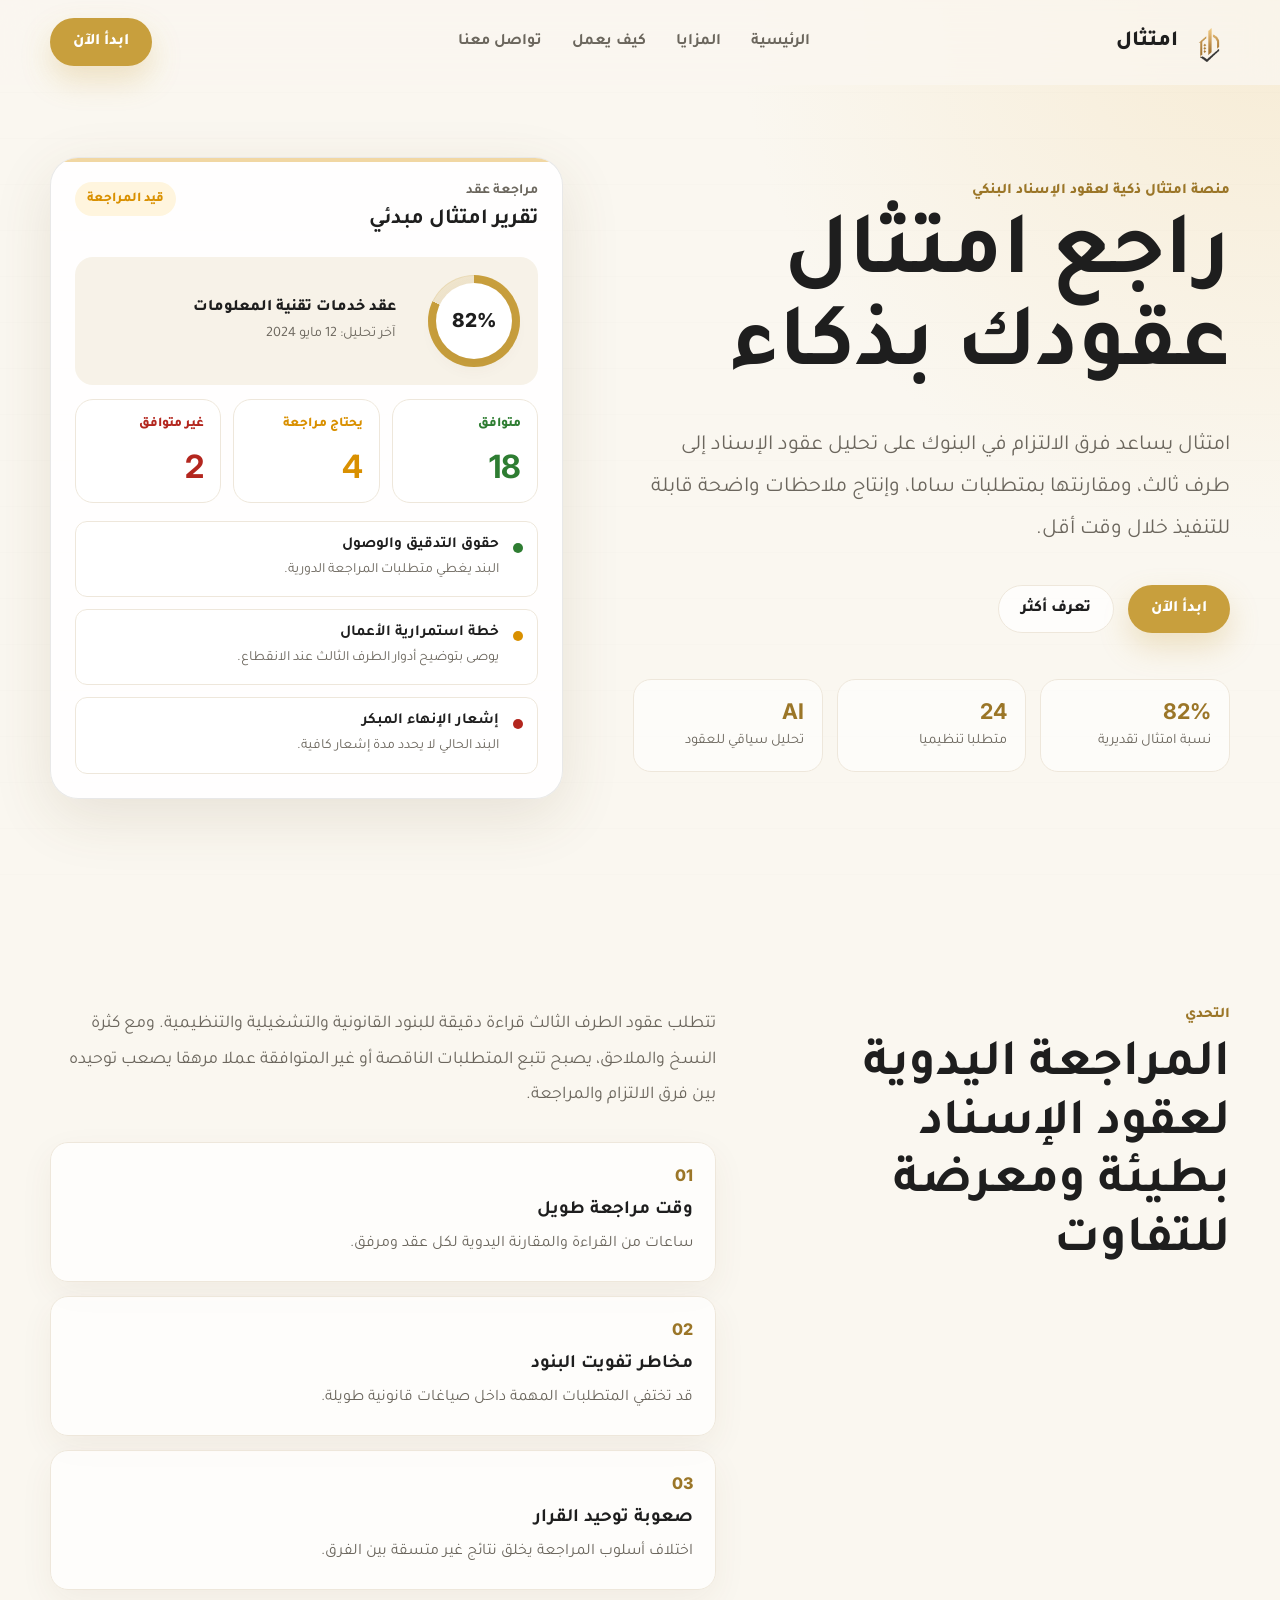
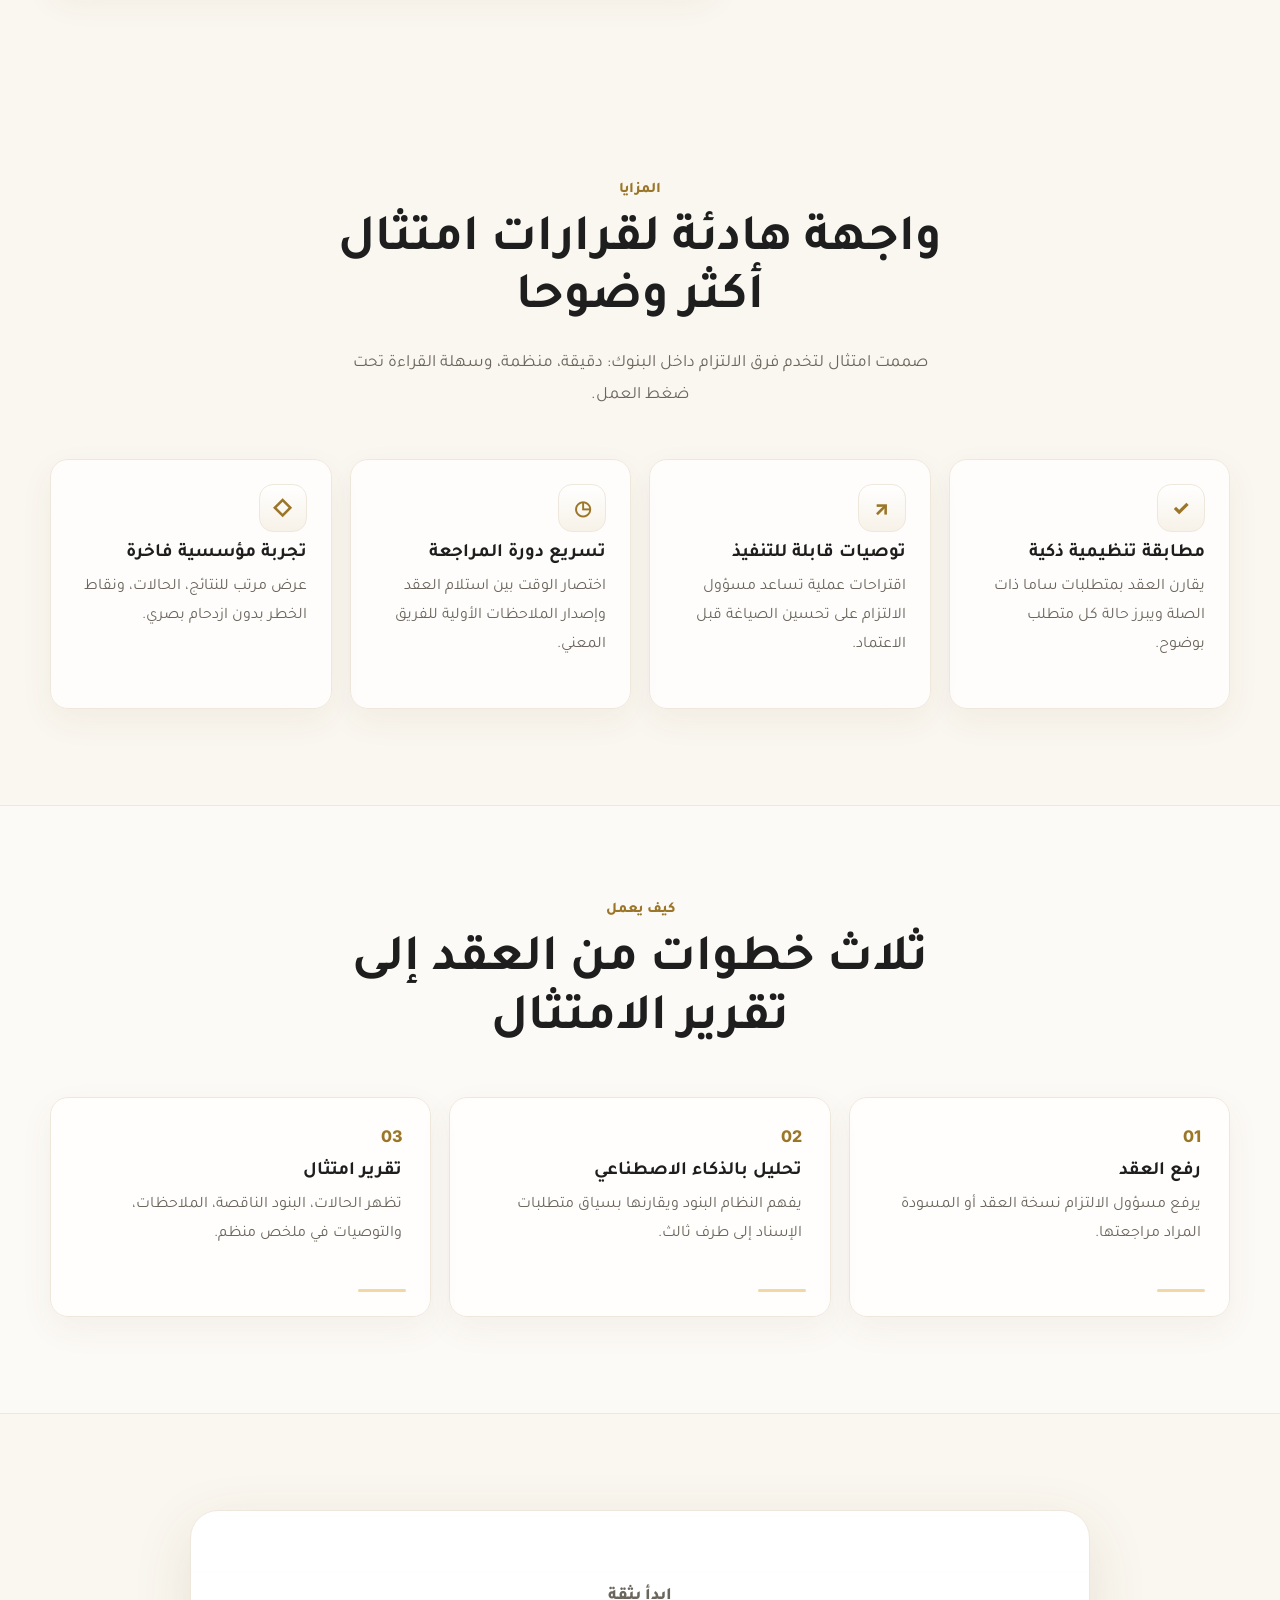
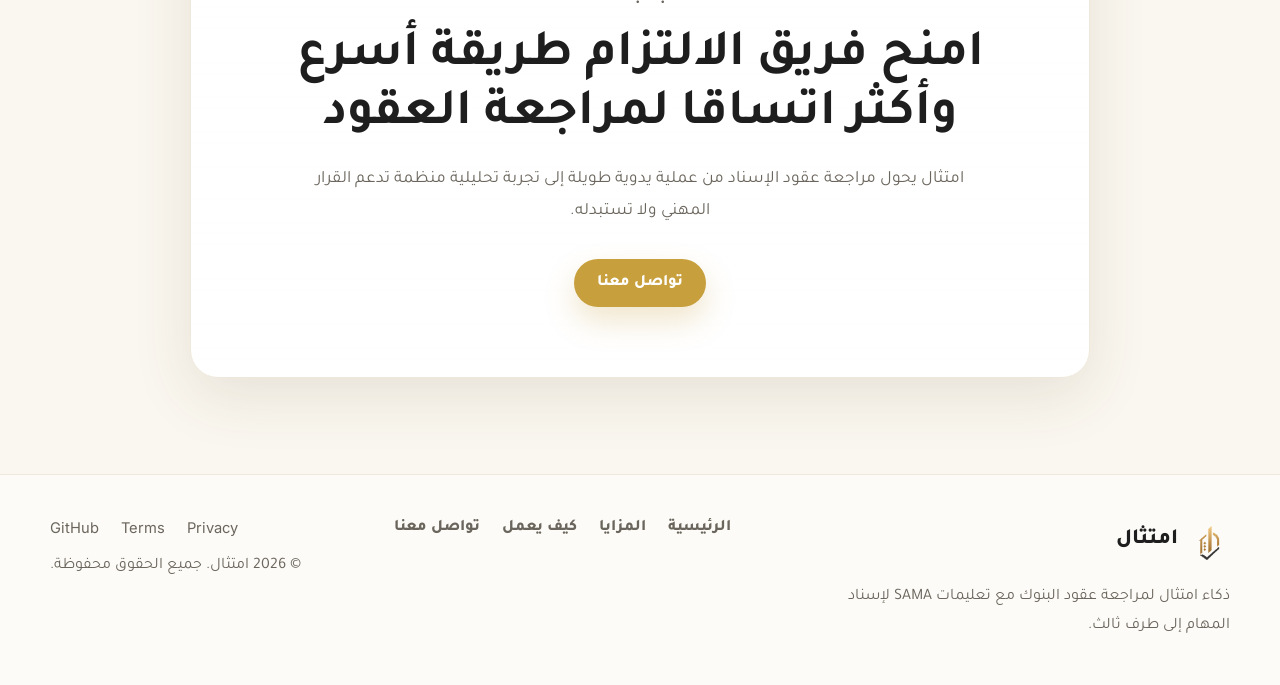
==== commit 9e0b3a06: "style fix" ====
--- a/frontend/index.html
+++ b/frontend/index.html
@@ -88,7 +88,7 @@
               </div>
               <div>
                 <p>عقد خدمات تقنية المعلومات</p>
-                <span>آخر تحليل: 12 مايو 2024</span>
+                <span class="score-date">آخر تحليل: 12 مايو 2024</span>
               </div>
             </div>
 
--- a/frontend/css/style.css
+++ b/frontend/css/style.css
@@ -256,7 +256,7 @@
   font-weight: 800;
 }
 
-.score-panel span {
+.score-panel  .score-date  {
   display: block;
   margin-top: 8px;
   color: var(--text-muted);
